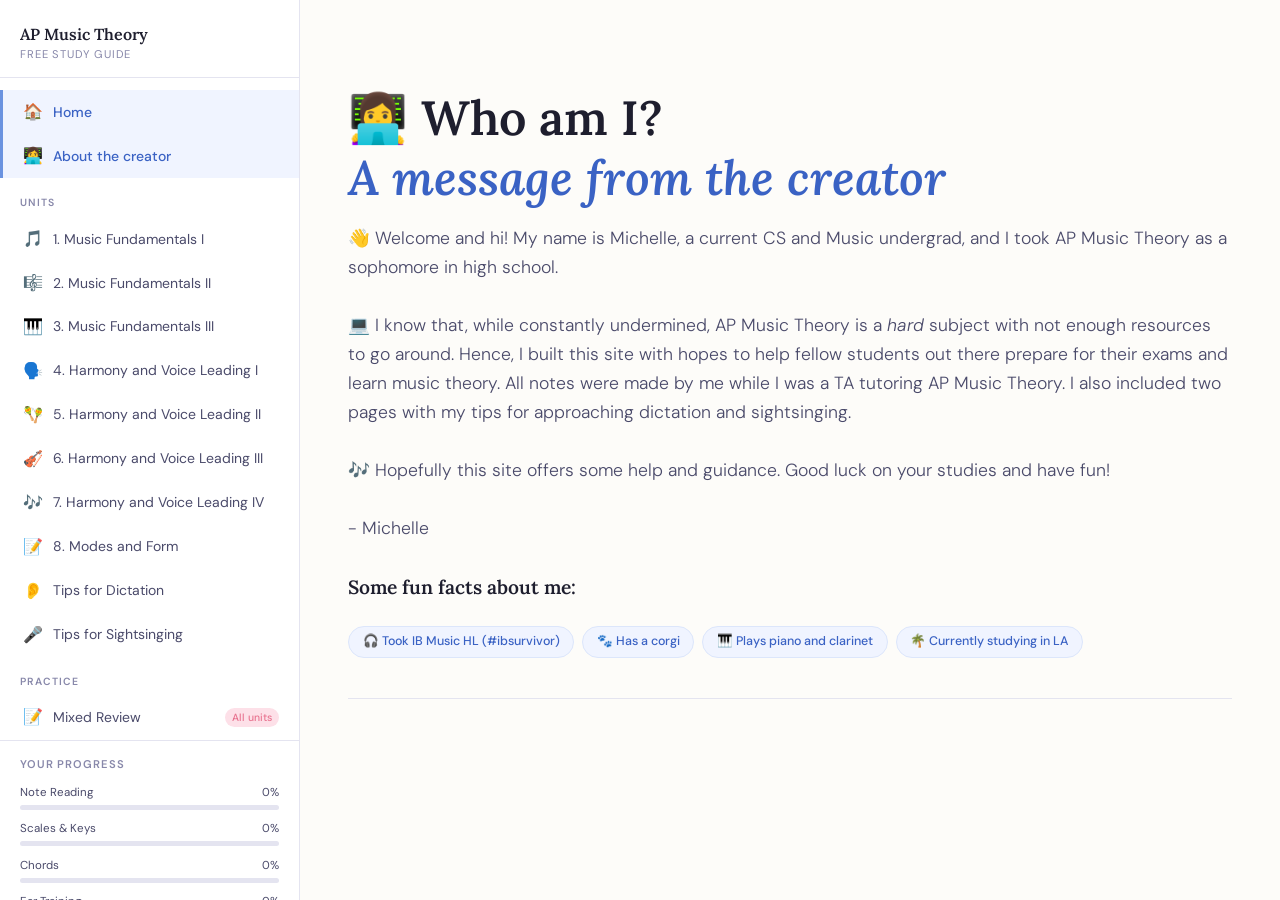
==== about.html @ 38340ff5 "uploaded files" ====
<!DOCTYPE html>
<html lang="en">
<head>
  <meta charset="UTF-8" />
  <meta name="viewport" content="width=device-width, initial-scale=1.0" />
  <title>AP Music Theory</title>
  <link rel="stylesheet" href="css/style.css" />
</head>
<body>

<div class="site-wrapper">

  <!-- Sidebar -->
  <aside class="sidebar" id="sidebar">
    <div class="sidebar-logo">
      <a href="index.html">AP Music Theory<span>Free Study Guide</span></a>
    </div>

    <nav>
      <a href="index.html" class="active"><span class="nav-icon">🏠</span> Home</a>
      <a href="about.html"><span class="nav-icon">👩‍💻</span> About the creator</a>
    </nav>
    
    <div class="nav-section-label">Units</div>
    <nav>
      <a href="unit1.html"><span class="nav-icon">🎵</span> 1. Music Fundamentals I</a>
      <a href="unit2.html"><span class="nav-icon">🎼</span> 2. Music Fundamentals II</a>
      <a href="unit3.html"><span class="nav-icon">🎹</span> 3. Music Fundamentals III</a>
      <a href="unit4.html"><span class="nav-icon">🗣️</span> 4. Harmony and Voice Leading I</a>
      <a href="unit5.html"><span class="nav-icon">🪇</span> 5. Harmony and Voice Leading II</a>
      <a href="unit6.html"><span class="nav-icon">🎻</span> 6. Harmony and Voice Leading III</a>
      <a href="unit7.html"><span class="nav-icon">🎶</span> 7. Harmony and Voice Leading IV</a>
      <a href="unit8.html"><span class="nav-icon">📝</span> 8. Modes and Form</a>
      <a href="dictation-tips.html"><span class="nav-icon">👂</span> Tips for Dictation</a>
      <a href="sightsinging-tips.html"><span class="nav-icon">🎤</span> Tips for Sightsinging</a>
    </nav>

    <div class="nav-section-label">Practice</div>
    <nav>
      <a href="review.html"><span class="nav-icon">📝</span> Mixed Review <span class="nav-badge">All units</span></a>
    </nav>

    <div class="sidebar-progress">
      <h4>Your Progress</h4>
      <div id="sidebar-progress-items"></div>
    </div>
  </aside>

  <!-- Mobile overlay -->
  <div class="sidebar-overlay" id="sidebar-overlay"></div>

  <!-- Topbar (mobile) -->
  <div class="topbar">
    <span class="topbar-title">About the Creator</span>
    <button class="hamburger" id="hamburger" aria-label="Open menu">☰</button>
  </div>

  <!-- Main content -->
  <main class="main-content">

    <section class="hero">
      <h1>👩‍💻 Who am I?<br><em>A message from the creator</em></h1>
      <p class="hero-sub">
        👋 Welcome and hi! My name is Michelle, a current CS and Music undergrad, and I took AP Music Theory as a sophomore in high school. 
        <br>
        <br>
        💻 I know that, while constantly undermined, AP Music Theory is a <i> hard </i> subject with not enough resources to go around. 
        Hence, I built this site with hopes to help fellow students out there prepare for their exams and learn music theory. All notes were made by me while I was a 
        TA tutoring AP Music Theory. I also included two pages with my tips for approaching dictation and sightsinging.
        <br>
        <br>
        🎶 Hopefully this site offers some help and guidance. Good luck on your studies and have fun!
        <br>
        <br>
        - Michelle
      </p>

      <h3>Some fun facts about me:</h3>
      <br>
      <div class="hero-tags">
        <span class="tag">🎧 Took IB Music HL (#ibsurvivor)</span>
        <span class="tag">🐾 Has a corgi</span>
        <span class="tag">🎹 Plays piano and clarinet</span>
        <span class="tag">🌴 Currently studying in LA</span>
      </div>
    </section>
  </main>
</div>

<script src="js/nav.js"></script>
<script src="js/progress.js"></script>
</body>
</html>
---- css/style.css ----
/* =============================================
   AP Music Theory — style.css
   Soft academic palette, clean & approachable
   ============================================= */

@import url('https://fonts.googleapis.com/css2?family=Lora:ital,wght@0,400;0,600;1,400&family=DM+Sans:wght@300;400;500;600&display=swap');

/* ── CSS Variables ── */
:root {
  --blue-50:  #f0f4ff;
  --blue-100: #dce6fb;
  --blue-200: #b8ccf7;
  --blue-400: #6b93e0;
  --blue-600: #3a62c4;

  --pink-50:  #fff0f4;
  --pink-100: #fde0e8;
  --pink-200: #f9b8cb;
  --pink-400: #e8728f;

  --cream:    #fdfcf9;
  --ink:      #1e1e2e;
  --ink-soft: #4a4a6a;
  --ink-muted:#8888aa;
  --border:   #e4e4f0;
  --white:    #ffffff;

  --font-display: 'Lora', Georgia, serif;
  --font-body:    'DM Sans', system-ui, sans-serif;

  --radius-sm: 8px;
  --radius-md: 14px;
  --radius-lg: 22px;

  --shadow-sm: 0 1px 4px rgba(60,60,120,0.07);
  --shadow-md: 0 4px 18px rgba(60,60,120,0.10);
  --shadow-lg: 0 8px 36px rgba(60,60,120,0.13);

  --nav-width: 300px;
  --transition: 0.2s ease;
}

/* ── Reset ── */
*, *::before, *::after { box-sizing: border-box; margin: 0; padding: 0; }
html { font-size: 16px; scroll-behavior: smooth; }
body {
  font-family: var(--font-body);
  background: var(--cream);
  color: var(--ink);
  line-height: 1.65;
  min-height: 100vh;
}
img { max-width: 100%; display: block; }
a { color: var(--blue-600); text-decoration: none; }
a:hover { text-decoration: underline; }

/* ── Typography ── */
h1, h2, h3, h4 {
  font-family: var(--font-display);
  line-height: 1.25;
  color: var(--ink);
}
h1 { font-size: clamp(2rem, 5vw, 3rem); font-weight: 600; }
h2 { font-size: clamp(1.4rem, 3vw, 2rem); font-weight: 600; }
h3 { font-size: 1.2rem; font-weight: 600; }
h4 { font-size: 1rem; font-weight: 600; font-family: var(--font-body); }
p  { color: var(--ink-soft); font-weight: 300; }

/* ── Layout: Sidebar + Content ── */
.site-wrapper {
  display: flex;
  min-height: 100vh;
}

/* ── Sidebar Nav ── */
.sidebar {
  width: var(--nav-width);
  background: var(--white);
  border-right: 1px solid var(--border);
  display: flex;
  flex-direction: column;
  position: fixed;
  top: 0; left: 0; bottom: 0;
  overflow-y: auto;
  z-index: 100;
  padding: 0 0 2rem;
  transition: transform var(--transition);
}
.sidebar-logo {
  padding: 1.5rem 1.25rem 1rem;
  border-bottom: 1px solid var(--border);
  margin-bottom: 0.75rem;
}
.sidebar-logo a {
  font-family: var(--font-display);
  font-size: 1rem;
  font-weight: 600;
  color: var(--ink);
  line-height: 1.3;
  display: block;
}
.sidebar-logo span {
  display: block;
  font-family: var(--font-body);
  font-size: 0.7rem;
  font-weight: 400;
  color: var(--ink-muted);
  letter-spacing: 0.08em;
  text-transform: uppercase;
  margin-top: 2px;
}
.nav-section-label {
  font-size: 0.65rem;
  font-weight: 600;
  text-transform: uppercase;
  letter-spacing: 0.1em;
  color: var(--ink-muted);
  padding: 1rem 1.25rem 0.35rem;
}
.sidebar nav a {
  display: flex;
  align-items: center;
  gap: 0.6rem;
  padding: 0.55rem 1.25rem;
  font-size: 0.875rem;
  font-weight: 400;
  color: var(--ink-soft);
  border-radius: 0;
  transition: background var(--transition), color var(--transition);
  border-left: 3px solid transparent;
}
.sidebar nav a:hover {
  background: var(--blue-50);
  color: var(--blue-600);
  text-decoration: none;
}
.sidebar nav a.active {
  background: var(--blue-50);
  color: var(--blue-600);
  font-weight: 500;
  border-left-color: var(--blue-400);
}
.sidebar nav a .nav-icon { font-size: 1rem; flex-shrink: 0; }
.sidebar nav a .nav-badge {
  margin-left: auto;
  font-size: 0.65rem;
  background: var(--pink-100);
  color: var(--pink-400);
  padding: 1px 7px;
  border-radius: 99px;
  font-weight: 500;
}

/* Progress in sidebar */
.sidebar-progress {
  padding: 1rem 1.25rem 0;
  margin-top: auto;
  border-top: 1px solid var(--border);
}
.sidebar-progress h4 {
  font-size: 0.7rem;
  text-transform: uppercase;
  letter-spacing: 0.08em;
  color: var(--ink-muted);
  margin-bottom: 0.75rem;
}
.progress-item {
  margin-bottom: 0.6rem;
}
.progress-item-label {
  display: flex;
  justify-content: space-between;
  font-size: 0.72rem;
  color: var(--ink-soft);
  margin-bottom: 3px;
}
.progress-bar-track {
  height: 5px;
  background: var(--border);
  border-radius: 99px;
  overflow: hidden;
}
.progress-bar-fill {
  height: 100%;
  background: linear-gradient(90deg, var(--blue-400), var(--pink-400));
  border-radius: 99px;
  transition: width 0.6s ease;
}

/* ── Main Content Area ── */
.main-content {
  margin-left: var(--nav-width);
  flex: 1;
  padding: 2.5rem 3rem;
}

/* ── Top bar (mobile) ── */
.topbar {
  display: none;
  align-items: center;
  justify-content: space-between;
  padding: 1rem 1.25rem;
  background: var(--white);
  border-bottom: 1px solid var(--border);
  position: sticky;
  top: 0;
  z-index: 90;
}
.topbar-title {
  font-family: var(--font-display);
  font-size: 1rem;
  font-weight: 600;
}
.hamburger {
  background: none;
  border: none;
  cursor: pointer;
  font-size: 1.4rem;
  color: var(--ink);
  padding: 4px;
}
.sidebar-overlay {
  display: none;
  position: fixed;
  inset: 0;
  background: rgba(0,0,0,0.25);
  z-index: 99;
}
.sidebar-overlay.visible { display: block; }

/* ── Hero (homepage) ── */
.hero {
  padding: 3rem 0 2.5rem;
  border-bottom: 1px solid var(--border);
  margin-bottom: 3rem;
}
.hero-eyebrow {
  font-size: 0.75rem;
  font-weight: 600;
  text-transform: uppercase;
  letter-spacing: 0.12em;
  color: var(--blue-400);
  margin-bottom: 0.75rem;
}
.hero h1 { margin-bottom: 1rem; }
.hero h1 em {
  font-style: italic;
  color: var(--blue-600);
}
.hero-sub {
  font-size: 1.1rem;
  color: var(--ink-soft);
  /* max-width: 540px; */
  margin-bottom: 2rem;
  font-weight: 300;
}
.hero-tags {
  display: flex;
  flex-wrap: wrap;
  gap: 0.5rem;
}
.tag {
  display: inline-flex;
  align-items: center;
  gap: 0.3rem;
  padding: 0.3rem 0.85rem;
  border-radius: 99px;
  font-size: 0.78rem;
  font-weight: 500;
  background: var(--blue-50);
  color: var(--blue-600);
  border: 1px solid var(--blue-100);
}
.tag.pink {
  background: var(--pink-50);
  color: var(--pink-400);
  border-color: var(--pink-100);
}

/* ── Section headings ── */
.section-heading {
  display: flex;
  align-items: baseline;
  gap: 0.75rem;
  margin-bottom: 1.25rem;
}
.section-heading h2 { font-size: 1.35rem; }
.section-heading .count {
  font-size: 0.8rem;
  color: var(--ink-muted);
  font-family: var(--font-body);
}

/* ── Unit Cards (homepage) ── */
.units-grid {
  display: grid;
  grid-template-columns: repeat(auto-fill, minmax(240px, 1fr));
  gap: 1rem;
  margin-bottom: 3rem;
}
.unit-card {
  background: var(--white);
  border: 1px solid var(--border);
  border-radius: var(--radius-md);
  padding: 1.4rem 1.25rem;
  transition: box-shadow var(--transition), transform var(--transition), border-color var(--transition);
  cursor: pointer;
  display: block;
  color: inherit;
}
.unit-card:hover {
  box-shadow: var(--shadow-md);
  transform: translateY(-2px);
  border-color: var(--blue-200);
  text-decoration: none;
}
.unit-card-icon {
  font-size: 1.75rem;
  margin-bottom: 0.75rem;
}
.unit-card-num {
  font-size: 0.68rem;
  font-weight: 600;
  text-transform: uppercase;
  letter-spacing: 0.1em;
  color: var(--ink-muted);
  margin-bottom: 0.25rem;
}
.unit-card h3 {
  font-size: 1rem;
  margin-bottom: 0.4rem;
}
.unit-card p {
  font-size: 0.8rem;
  color: var(--ink-muted);
  font-weight: 400;
}
.unit-card-footer {
  display: flex;
  gap: 0.5rem;
  margin-top: 1rem;
  flex-wrap: wrap;
}
.pill {
  font-size: 0.68rem;
  padding: 2px 8px;
  border-radius: 99px;
  background: var(--blue-50);
  color: var(--blue-600);
  font-weight: 500;
}
.pill.pink { background: var(--pink-50); color: var(--pink-400); }

/* ── How to Use section ── */
.how-to-use {
  background: var(--white);
  border: 1px solid var(--border);
  border-radius: var(--radius-lg);
  padding: 2rem;
  margin-bottom: 3rem;
}
.steps-grid {
  display: grid;
  grid-template-columns: repeat(auto-fill, minmax(180px, 1fr));
  gap: 1.5rem;
  margin-top: 1.25rem;
}
.step {
  display: flex;
  flex-direction: column;
  gap: 0.5rem;
}
.step-num {
  width: 32px; height: 32px;
  border-radius: 50%;
  background: linear-gradient(135deg, var(--blue-100), var(--pink-100));
  display: flex; align-items: center; justify-content: center;
  font-size: 0.8rem;
  font-weight: 600;
  color: var(--blue-600);
  flex-shrink: 0;
}
.step h4 { font-size: 0.9rem; }
.step p { font-size: 0.8rem; }

/* ── Unit Page: Tab Nav ── */
.unit-header {
  padding-bottom: 1.5rem;
  border-bottom: 1px solid var(--border);
  margin-bottom: 0;
}
.unit-eyebrow {
  font-size: 0.7rem;
  font-weight: 600;
  text-transform: uppercase;
  letter-spacing: 0.12em;
  color: var(--ink-muted);
  margin-bottom: 0.4rem;
}
.unit-header h1 { font-size: clamp(1.5rem, 4vw, 2.2rem); margin-bottom: 0.5rem; }
.unit-header p { font-size: 0.9rem; }

.tab-nav {
  display: flex;
  gap: 0;
  border-bottom: 2px solid var(--border);
  margin-bottom: 2rem;
}
.tab-btn {
  padding: 0.85rem 1.25rem;
  background: none;
  border: none;
  border-bottom: 2px solid transparent;
  margin-bottom: -2px;
  font-family: var(--font-body);
  font-size: 0.875rem;
  font-weight: 500;
  color: var(--ink-muted);
  cursor: pointer;
  transition: color var(--transition), border-color var(--transition);
  display: flex;
  align-items: center;
  gap: 0.4rem;
}
.tab-btn:hover { color: var(--ink); }
.tab-btn.active {
  color: var(--blue-600);
  border-bottom-color: var(--blue-400);
}
.tab-panel { display: none; }
.tab-panel.active { display: block; }

/* ── Reference Notes ── */
.notes-section { margin-bottom: 2.5rem; }
.notes-section h3 {
  font-size: 1rem;
  margin-bottom: 1rem;
  padding-bottom: 0.5rem;
  border-bottom: 1px solid var(--border);
}
.definition-list { display: flex; flex-direction: column; gap: 0.75rem; }
.definition-item {
  background: var(--white);
  border: 1px solid var(--border);
  border-radius: var(--radius-sm);
  padding: 0.9rem 1.1rem;
  display: grid;
  grid-template-columns: 160px 1fr;
  gap: 0.75rem;
  align-items: start;
}
.definition-term {
  font-weight: 600;
  font-size: 0.875rem;
  color: var(--ink);
}
.definition-def {
  font-size: 0.875rem;
  color: var(--ink-soft);
  font-weight: 300;
}
.formula-table {
  width: 100%;
  border-collapse: collapse;
  font-size: 0.875rem;
  background: var(--white);
  border-radius: var(--radius-md);
  overflow: hidden;
  border: 1px solid var(--border);
}
.formula-table th {
  background: var(--blue-50);
  padding: 0.7rem 1rem;
  text-align: left;
  font-weight: 600;
  font-size: 0.78rem;
  text-transform: uppercase;
  letter-spacing: 0.06em;
  color: var(--blue-600);
  border-bottom: 1px solid var(--border);
}
.formula-table td {
  padding: 0.65rem 1rem;
  border-bottom: 1px solid var(--border);
  color: var(--ink-soft);
}
.formula-table tr:last-child td { border-bottom: none; }
.formula-table tr:hover td { background: var(--blue-50); }

/* ── Flashcards ── */
.flashcard-area {
  display: flex;
  flex-direction: column;
  align-items: center;
  gap: 1.5rem;
  padding: 1rem 0;
}
.flashcard-counter {
  font-size: 0.8rem;
  color: var(--ink-muted);
  font-weight: 500;
}
.flashcard-scene {
  width: 100%;
  max-width: 480px;
  height: 220px;
  perspective: 1000px;
  cursor: pointer;
}
.flashcard-inner {
  width: 100%; height: 100%;
  position: relative;
  transform-style: preserve-3d;
  transition: transform 0.5s cubic-bezier(0.4, 0, 0.2, 1);
}
.flashcard-scene.flipped .flashcard-inner { transform: rotateY(180deg); }
.flashcard-face {
  position: absolute;
  inset: 0;
  backface-visibility: hidden;
  -webkit-backface-visibility: hidden;
  border-radius: var(--radius-lg);
  display: flex;
  flex-direction: column;
  align-items: center;
  justify-content: center;
  padding: 2rem;
  text-align: center;
  border: 1px solid var(--border);
  box-shadow: var(--shadow-md);
}
.flashcard-front {
  background: var(--white);
}
.flashcard-back {
  background: linear-gradient(135deg, var(--blue-50), var(--pink-50));
  transform: rotateY(180deg);
}
.flashcard-hint {
  position: absolute;
  bottom: 1rem;
  font-size: 0.7rem;
  color: var(--ink-muted);
}
.flashcard-face h3 {
  font-size: 1.3rem;
  font-family: var(--font-display);
}
.flashcard-face p {
  font-size: 0.9rem;
  margin-top: 0.5rem;
}
.flashcard-controls {
  display: flex;
  gap: 0.75rem;
  align-items: center;
}

/* ── Buttons ── */
.btn {
  display: inline-flex;
  align-items: center;
  gap: 0.4rem;
  padding: 0.6rem 1.25rem;
  border-radius: var(--radius-sm);
  font-family: var(--font-body);
  font-size: 0.875rem;
  font-weight: 500;
  cursor: pointer;
  border: none;
  transition: all var(--transition);
}
.btn-primary {
  background: var(--blue-600);
  color: white;
}
.btn-primary:hover { background: var(--blue-400); }
.btn-secondary {
  background: var(--white);
  color: var(--ink-soft);
  border: 1px solid var(--border);
}
.btn-secondary:hover { background: var(--blue-50); color: var(--blue-600); border-color: var(--blue-200); }
.btn-icon {
  padding: 0.6rem;
  background: var(--white);
  color: var(--ink-soft);
  border: 1px solid var(--border);
  border-radius: var(--radius-sm);
}
.btn-icon:hover { background: var(--blue-50); color: var(--blue-600); }

/* ── Quiz ── */
.quiz-area { display: flex; flex-direction: column; gap: 1.5rem; }
.quiz-progress-bar {
  height: 6px;
  background: var(--border);
  border-radius: 99px;
  overflow: hidden;
}
.quiz-progress-fill {
  height: 100%;
  background: linear-gradient(90deg, var(--blue-400), var(--pink-400));
  border-radius: 99px;
  transition: width 0.4s ease;
}
.quiz-question-block {
  background: var(--white);
  border: 1px solid var(--border);
  border-radius: var(--radius-md);
  padding: 1.75rem;
}
.quiz-q-num {
  font-size: 0.72rem;
  font-weight: 600;
  text-transform: uppercase;
  letter-spacing: 0.1em;
  color: var(--ink-muted);
  margin-bottom: 0.6rem;
}
.quiz-question-text {
  font-family: var(--font-display);
  font-size: 1.1rem;
  color: var(--ink);
  margin-bottom: 1.25rem;
  line-height: 1.4;
}
.quiz-options { display: flex; flex-direction: column; gap: 0.6rem; }
.quiz-option {
  display: flex;
  align-items: center;
  gap: 0.75rem;
  padding: 0.75rem 1rem;
  border: 1.5px solid var(--border);
  border-radius: var(--radius-sm);
  cursor: pointer;
  font-size: 0.875rem;
  background: var(--white);
  transition: all var(--transition);
  font-family: var(--font-body);
  font-weight: 400;
  color: var(--ink-soft);
  text-align: left;
}
.quiz-option:hover:not(:disabled) {
  border-color: var(--blue-400);
  background: var(--blue-50);
  color: var(--ink);
}
.quiz-option.correct {
  border-color: #4caf7d;
  background: #f0faf4;
  color: #2d7a50;
}
.quiz-option.incorrect {
  border-color: var(--pink-400);
  background: var(--pink-50);
  color: #b54060;
}
.quiz-option .option-letter {
  width: 24px; height: 24px;
  border-radius: 50%;
  background: var(--border);
  display: flex; align-items: center; justify-content: center;
  font-size: 0.72rem;
  font-weight: 600;
  flex-shrink: 0;
  transition: all var(--transition);
}
.quiz-option.correct .option-letter { background: #4caf7d; color: white; }
.quiz-option.incorrect .option-letter { background: var(--pink-400); color: white; }

.quiz-input-wrap {
  display: flex;
  gap: 0.75rem;
  align-items: center;
}
.quiz-text-input {
  flex: 1;
  padding: 0.7rem 1rem;
  border: 1.5px solid var(--border);
  border-radius: var(--radius-sm);
  font-family: var(--font-body);
  font-size: 0.875rem;
  color: var(--ink);
  background: var(--white);
  outline: none;
  transition: border-color var(--transition);
}
.quiz-text-input:focus { border-color: var(--blue-400); }

.quiz-feedback {
  padding: 0.75rem 1rem;
  border-radius: var(--radius-sm);
  font-size: 0.875rem;
  font-weight: 500;
  margin-top: 0.75rem;
  display: none;
}
.quiz-feedback.show { display: block; }
.quiz-feedback.correct { background: #f0faf4; color: #2d7a50; border: 1px solid #b2dfc5; }
.quiz-feedback.incorrect { background: var(--pink-50); color: #b54060; border: 1px solid var(--pink-200); }

.quiz-result {
  background: linear-gradient(135deg, var(--blue-50), var(--pink-50));
  border: 1px solid var(--border);
  border-radius: var(--radius-lg);
  padding: 2.5rem;
  text-align: center;
  display: none;
}
.quiz-result.show { display: block; }
.quiz-score-big {
  font-family: var(--font-display);
  font-size: 3.5rem;
  font-weight: 600;
  color: var(--blue-600);
  line-height: 1;
  margin-bottom: 0.5rem;
}
.quiz-result p { margin-bottom: 1.5rem; }

/* ── Responsive ── */
@media (max-width: 768px) {
  .sidebar {
    transform: translateX(-100%);
  }
  .sidebar.open {
    transform: translateX(0);
    box-shadow: var(--shadow-lg);
  }
  .main-content {
    margin-left: 0;
    padding: 1.5rem 1.25rem;
  }
  .topbar { display: flex; }
  .definition-item {
    grid-template-columns: 1fr;
    gap: 0.25rem;
  }
  .steps-grid { grid-template-columns: 1fr 1fr; }
}
@media (max-width: 480px) {
  .steps-grid { grid-template-columns: 1fr; }
  .units-grid { grid-template-columns: 1fr; }
}

/* ── Prose content (ordered/unordered lists) ── */
.main-content ol,
.main-content ul {
  padding-left: 1.5rem;
  /* padding-bottom: 1.5rem; */
  display: flex;
  flex-direction: column;
  gap: 0.6rem;
  margin-top: 0.75rem;
}

.main-content li {
  font-size: 1rem;
  color: var(--ink-soft);
  font-weight: 300;
  line-height: 1.6;
  padding-left: 0.25rem;
}

.main-content li::marker {
  color: var(--blue-400);
  font-weight: 600;
  font-family: var(--font-body);
}

/* ── Callout tile ── */
.callout {
  border-left: 3px solid var(--blue-400);
  background: var(--blue-50);
  border-radius: 0 var(--radius-sm) var(--radius-sm) 0;
  padding: 0.9rem 1.1rem;
  margin: 0.75rem 0;
  color: var(--ink-soft);
  font-weight: 300;
  line-height: 1.6;
}

.callout strong {
  color: var(--ink);
  font-weight: 600;
}

/* Pink/warning variant */
.callout.callout-pink {
  border-left-color: var(--pink-400);
  background: var(--pink-50);
}
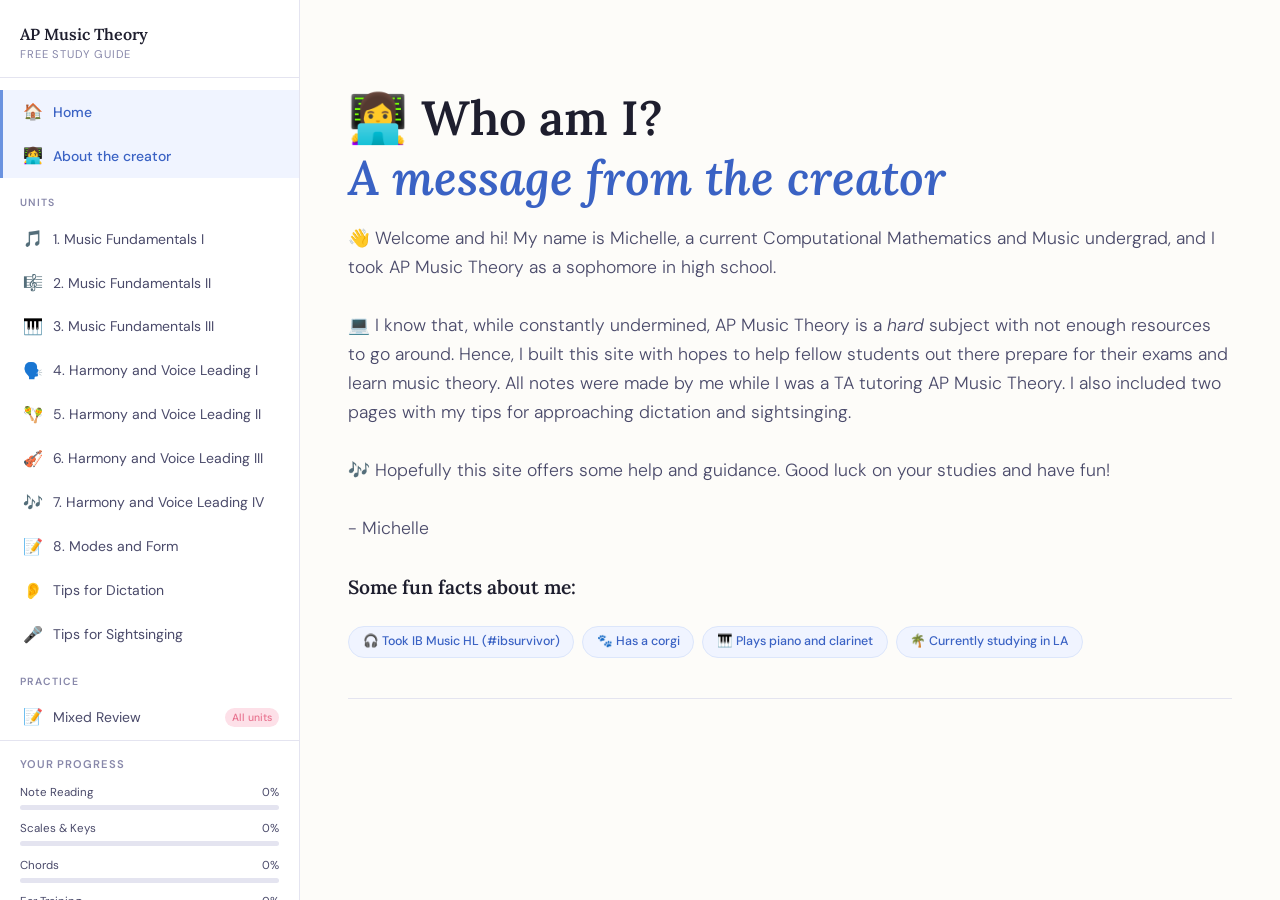
==== commit 4c973c1c: "updated about" ====
--- a/about.html
+++ b/about.html
@@ -61,7 +61,7 @@
     <section class="hero">
       <h1>👩‍💻 Who am I?<br><em>A message from the creator</em></h1>
       <p class="hero-sub">
-        👋 Welcome and hi! My name is Michelle, a current CS and Music undergrad, and I took AP Music Theory as a sophomore in high school. 
+        👋 Welcome and hi! My name is Michelle, a current Computational Mathematics and Music undergrad, and I took AP Music Theory as a sophomore in high school. 
         <br>
         <br>
         💻 I know that, while constantly undermined, AP Music Theory is a <i> hard </i> subject with not enough resources to go around. 
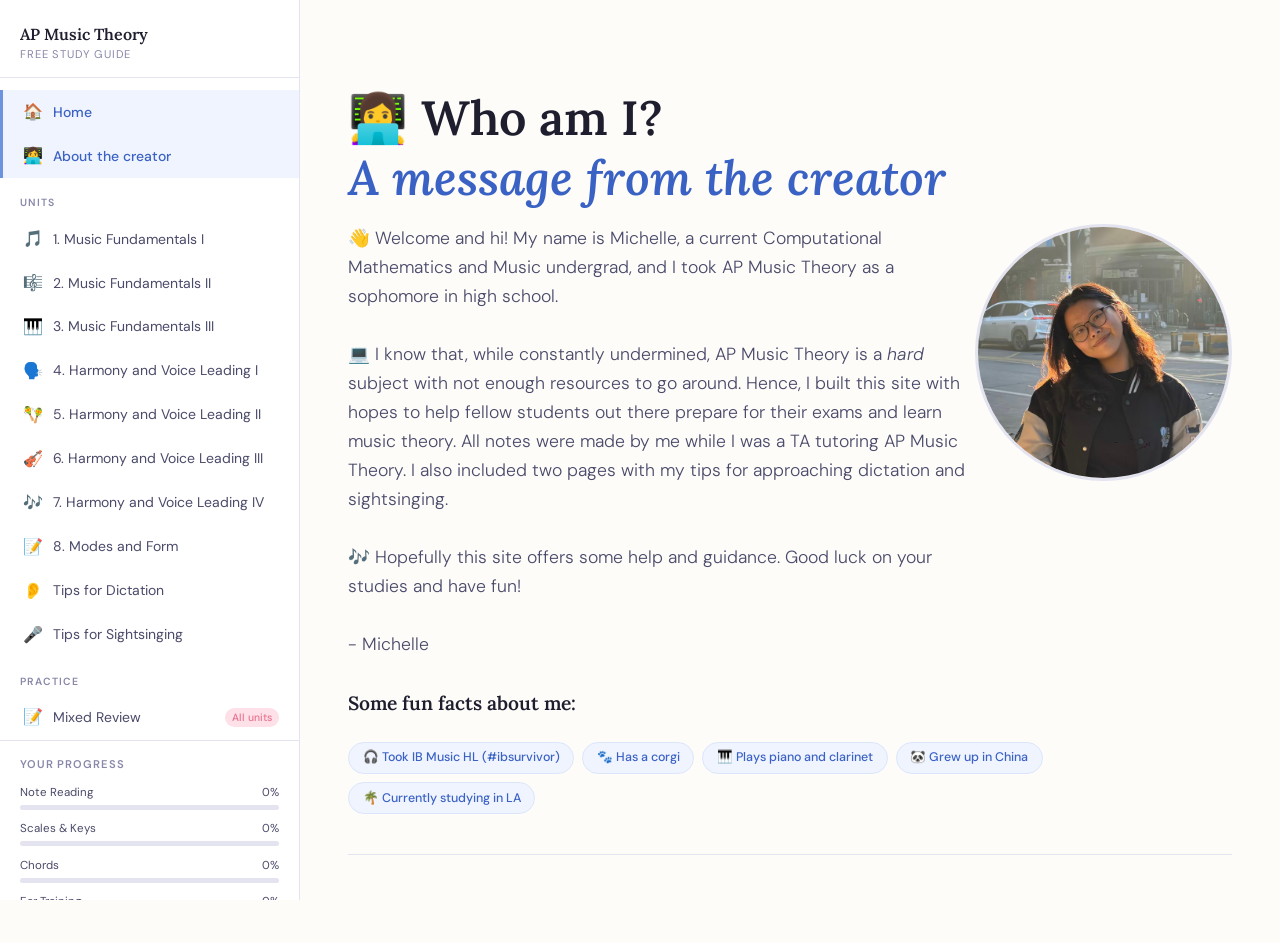
==== commit e7972f24: "Added picture to profile" ====
--- a/about.html
+++ b/about.html
@@ -60,20 +60,28 @@
 
     <section class="hero">
       <h1>👩‍💻 Who am I?<br><em>A message from the creator</em></h1>
-      <p class="hero-sub">
-        👋 Welcome and hi! My name is Michelle, a current Computational Mathematics and Music undergrad, and I took AP Music Theory as a sophomore in high school. 
-        <br>
-        <br>
-        💻 I know that, while constantly undermined, AP Music Theory is a <i> hard </i> subject with not enough resources to go around. 
-        Hence, I built this site with hopes to help fellow students out there prepare for their exams and learn music theory. All notes were made by me while I was a 
-        TA tutoring AP Music Theory. I also included two pages with my tips for approaching dictation and sightsinging.
-        <br>
-        <br>
-        🎶 Hopefully this site offers some help and guidance. Good luck on your studies and have fun!
-        <br>
-        <br>
-        - Michelle
-      </p>
+
+      <div class="container" style="display: flex;">
+        <section class="left">
+          <p class="hero-sub">
+            👋 Welcome and hi! My name is Michelle, a current Computational Mathematics and Music undergrad, and I took AP Music Theory as a sophomore in high school. 
+            <br>
+            <br>
+            💻 I know that, while constantly undermined, AP Music Theory is a <i> hard </i> subject with not enough resources to go around. 
+            Hence, I built this site with hopes to help fellow students out there prepare for their exams and learn music theory. All notes were made by me while I was a 
+            TA tutoring AP Music Theory. I also included two pages with my tips for approaching dictation and sightsinging.
+            <br>
+            <br>
+            🎶 Hopefully this site offers some help and guidance. Good luck on your studies and have fun!
+            <br>
+            <br>
+            - Michelle
+          </p>
+        </section>
+        <section class="right">
+          <img src="photos/about/profile-picture.jpg" alt="Profile" style="border-radius: 50%; border: 3px solid var(--border);">
+        </section>
+      </div>
 
       <h3>Some fun facts about me:</h3>
       <br>
@@ -81,6 +89,7 @@
         <span class="tag">🎧 Took IB Music HL (#ibsurvivor)</span>
         <span class="tag">🐾 Has a corgi</span>
         <span class="tag">🎹 Plays piano and clarinet</span>
+        <span class="tag">🐼 Grew up in China</span>
         <span class="tag">🌴 Currently studying in LA</span>
       </div>
     </section>
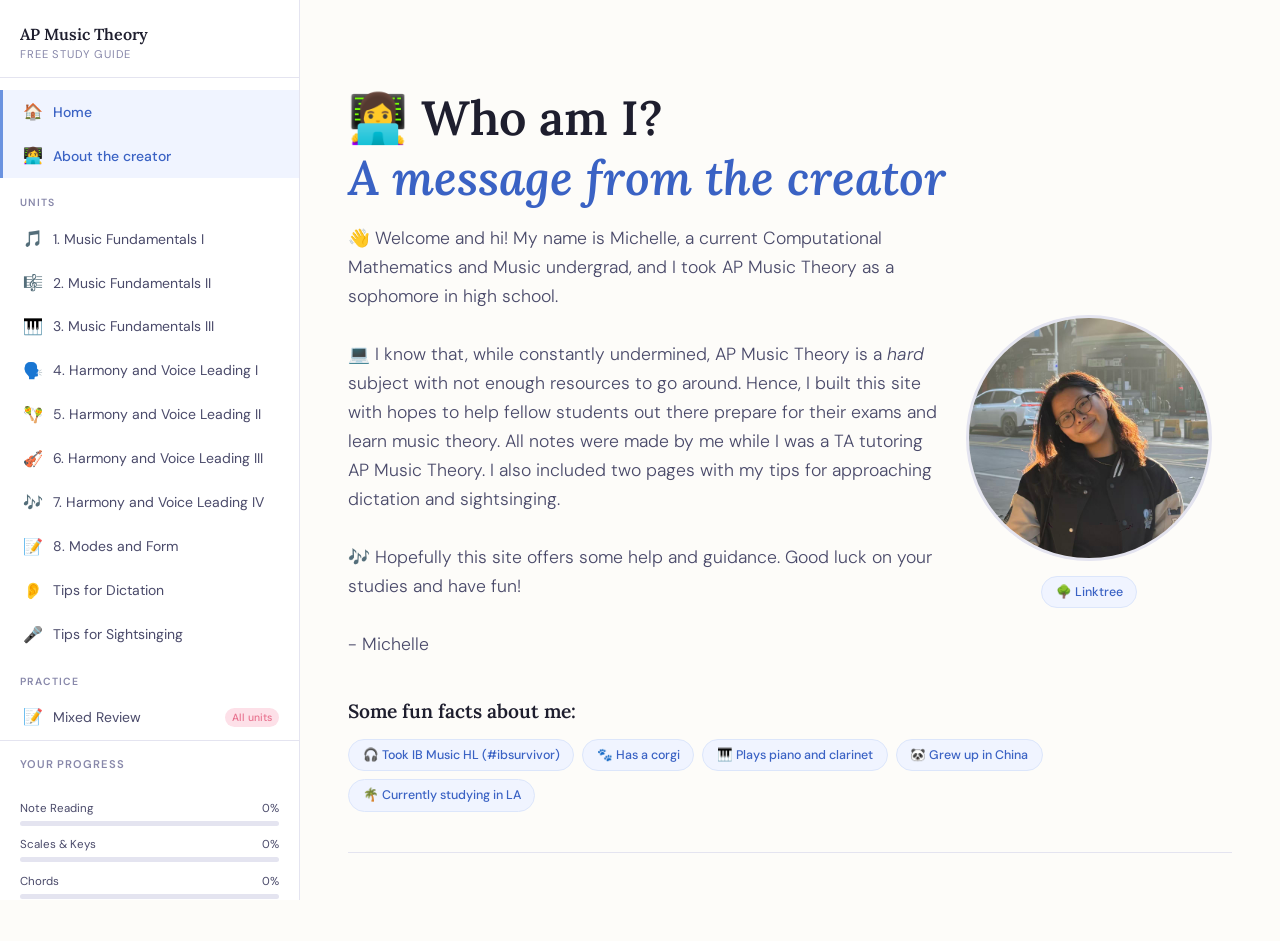
==== commit 610212a1: "Touches to Unit 1 and About pages" ====
--- a/about.html
+++ b/about.html
@@ -78,13 +78,35 @@
             - Michelle
           </p>
         </section>
-        <section class="right">
-          <img src="photos/about/profile-picture.jpg" alt="Profile" style="border-radius: 50%; border: 3px solid var(--border);">
+        <section class="right" style="display: flex; flex-direction: column; align-items: center; justify-content: center; gap: 15px; padding: 20px;"> 
+          <img id="pfp" src="photos/about/profile-picture.jpg" alt="profile" style="border-radius: 50%; border: 3px solid var(--border); display: block;"> 
+          <span class="tag linktree-tag">
+            <a id="linktree" href="https://linktr.ee/michelleyangjq" style="text-align: center; text-decoration: none;">🌳 Linktree</a>
+          </span>
+          <style>
+            .linktree-tag{
+              transition: transform 0.3s ease;
+              display: inline-block; /* Required for transform to work on spans */
+            }
+
+            .linktree-tag:hover {
+              transform: scale(1.1); /* 2 might be too big; 1.1 or 1.2 is standard */
+            }
+
+            #pfp:hover {
+              transform: scale(1.1);
+              cursor: pointer;
+            }
+
+            #pfp {
+              transition: transform 0.3s ease;
+              display: inline-block;
+            }
+          </style>
         </section>
       </div>
 
       <h3>Some fun facts about me:</h3>
-      <br>
       <div class="hero-tags">
         <span class="tag">🎧 Took IB Music HL (#ibsurvivor)</span>
         <span class="tag">🐾 Has a corgi</span>
--- a/css/style.css
+++ b/css/style.css
@@ -61,10 +61,17 @@
   color: var(--ink);
 }
 h1 { font-size: clamp(2rem, 5vw, 3rem); font-weight: 600; }
-h2 { font-size: clamp(1.4rem, 3vw, 2rem); font-weight: 600; }
-h3 { font-size: 1.2rem; font-weight: 600; }
-h4 { font-size: 1rem; font-weight: 600; font-family: var(--font-body); }
-p  { color: var(--ink-soft); font-weight: 300; }
+h2 { font-size: clamp(1.4rem, 2vw, 1.75rem); font-weight: 600; padding-bottom: 1rem;}
+h3 { font-size: 1.2rem; font-weight: 600; padding-bottom: 1rem;}
+h4 { font-size: 1rem; font-weight: 600; font-family: var(--font-body); padding-bottom: 1rem;}
+p  { color: var(--ink-soft); 
+  font-weight: 300; 
+padding-bottom: 0.5rem;}
+
+b {
+  /* Make bold text more bold */
+  font-weight: 800; 
+}
 
 /* ── Layout: Sidebar + Content ── */
 .site-wrapper {
@@ -193,6 +200,18 @@
   flex: 1;
   padding: 2.5rem 3rem;
 }
+/* ── Unit Content Nav Tab ── */
+.content-nav-tab{
+          padding: 0.35rem 0.9rem;
+          border-radius: 99px;
+          font-size: 0.78rem;
+          font-weight: 500;
+          background: var(--blue-50);
+          color: var(--blue-600);
+          border: 1px solid var(--blue-100);
+          text-decoration: none;
+          transition: background 0.2s;
+        }
 
 /* ── Top bar (mobile) ── */
 .topbar {
@@ -436,14 +455,15 @@
   font-size: 1rem;
   margin-bottom: 1rem;
   padding-bottom: 0.5rem;
-  border-bottom: 1px solid var(--border);
-}
-.definition-list { display: flex; flex-direction: column; gap: 0.75rem; }
+  /* border-bottom: 1px solid var(--border); */
+}
+.definition-list { display: flex; flex-direction: column;}
 .definition-item {
   background: var(--white);
   border: 1px solid var(--border);
   border-radius: var(--radius-sm);
   padding: 0.9rem 1.1rem;
+  margin-bottom: 0.5rem;
   display: grid;
   grid-template-columns: 160px 1fr;
   gap: 0.75rem;
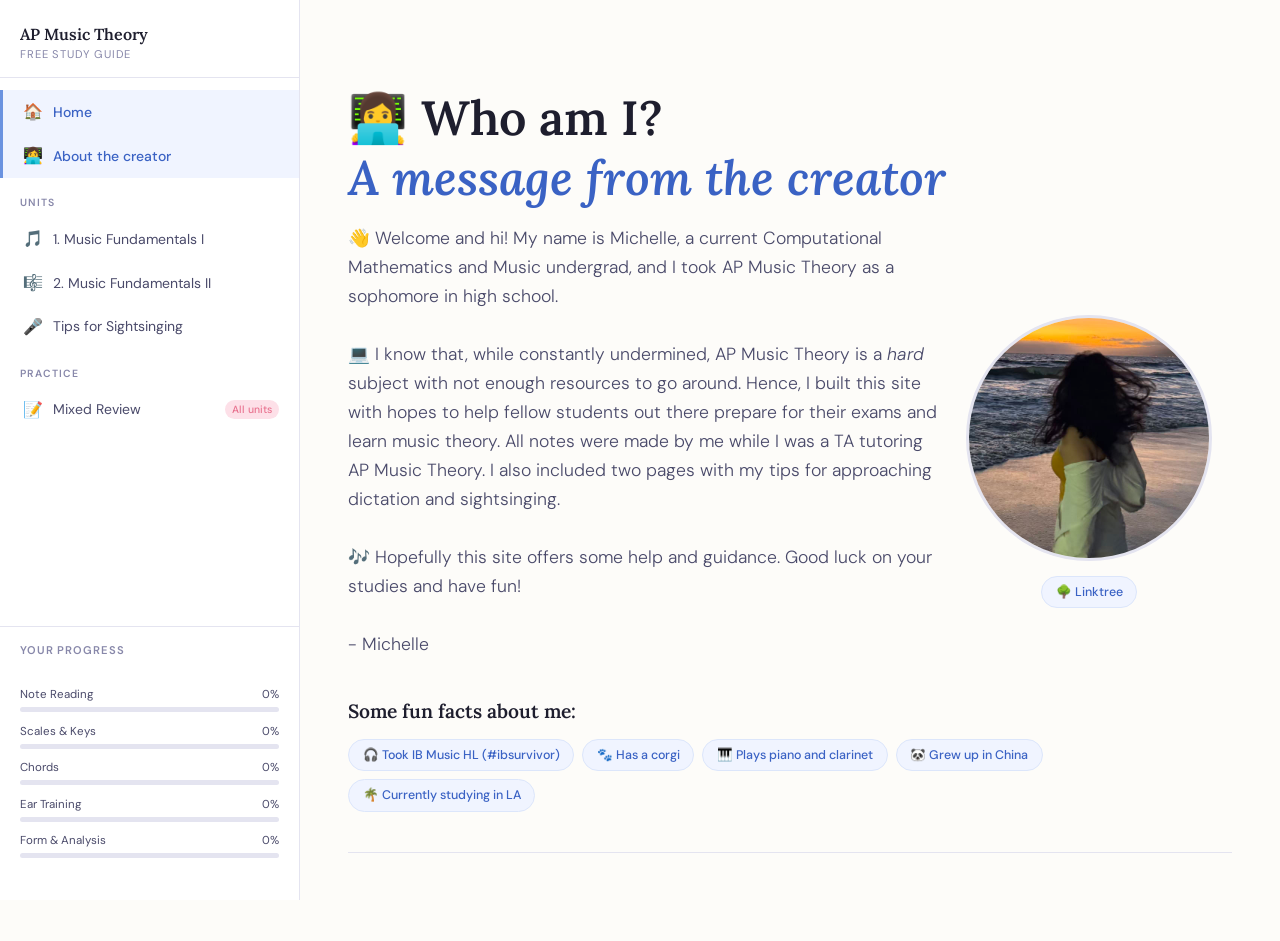
==== commit cc2e4528: "Removed units in progress" ====
--- a/about.html
+++ b/about.html
@@ -25,13 +25,13 @@
     <nav>
       <a href="unit1.html"><span class="nav-icon">🎵</span> 1. Music Fundamentals I</a>
       <a href="unit2.html"><span class="nav-icon">🎼</span> 2. Music Fundamentals II</a>
-      <a href="unit3.html"><span class="nav-icon">🎹</span> 3. Music Fundamentals III</a>
+      <!-- <a href="unit3.html"><span class="nav-icon">🎹</span> 3. Music Fundamentals III</a>
       <a href="unit4.html"><span class="nav-icon">🗣️</span> 4. Harmony and Voice Leading I</a>
       <a href="unit5.html"><span class="nav-icon">🪇</span> 5. Harmony and Voice Leading II</a>
       <a href="unit6.html"><span class="nav-icon">🎻</span> 6. Harmony and Voice Leading III</a>
       <a href="unit7.html"><span class="nav-icon">🎶</span> 7. Harmony and Voice Leading IV</a>
       <a href="unit8.html"><span class="nav-icon">📝</span> 8. Modes and Form</a>
-      <a href="dictation-tips.html"><span class="nav-icon">👂</span> Tips for Dictation</a>
+      <a href="dictation-tips.html"><span class="nav-icon">👂</span> Tips for Dictation</a> -->
       <a href="sightsinging-tips.html"><span class="nav-icon">🎤</span> Tips for Sightsinging</a>
     </nav>
 
--- a/css/style.css
+++ b/css/style.css
@@ -769,7 +769,7 @@
 .main-content ol,
 .main-content ul {
   padding-left: 1.5rem;
-  /* padding-bottom: 1.5rem; */
+  padding-bottom: 1rem;
   display: flex;
   flex-direction: column;
   gap: 0.6rem;
@@ -800,6 +800,9 @@
   color: var(--ink-soft);
   font-weight: 300;
   line-height: 1.6;
+  display: flex; 
+  align-items: center; 
+  /* justify-content: center; */
 }
 
 .callout strong {
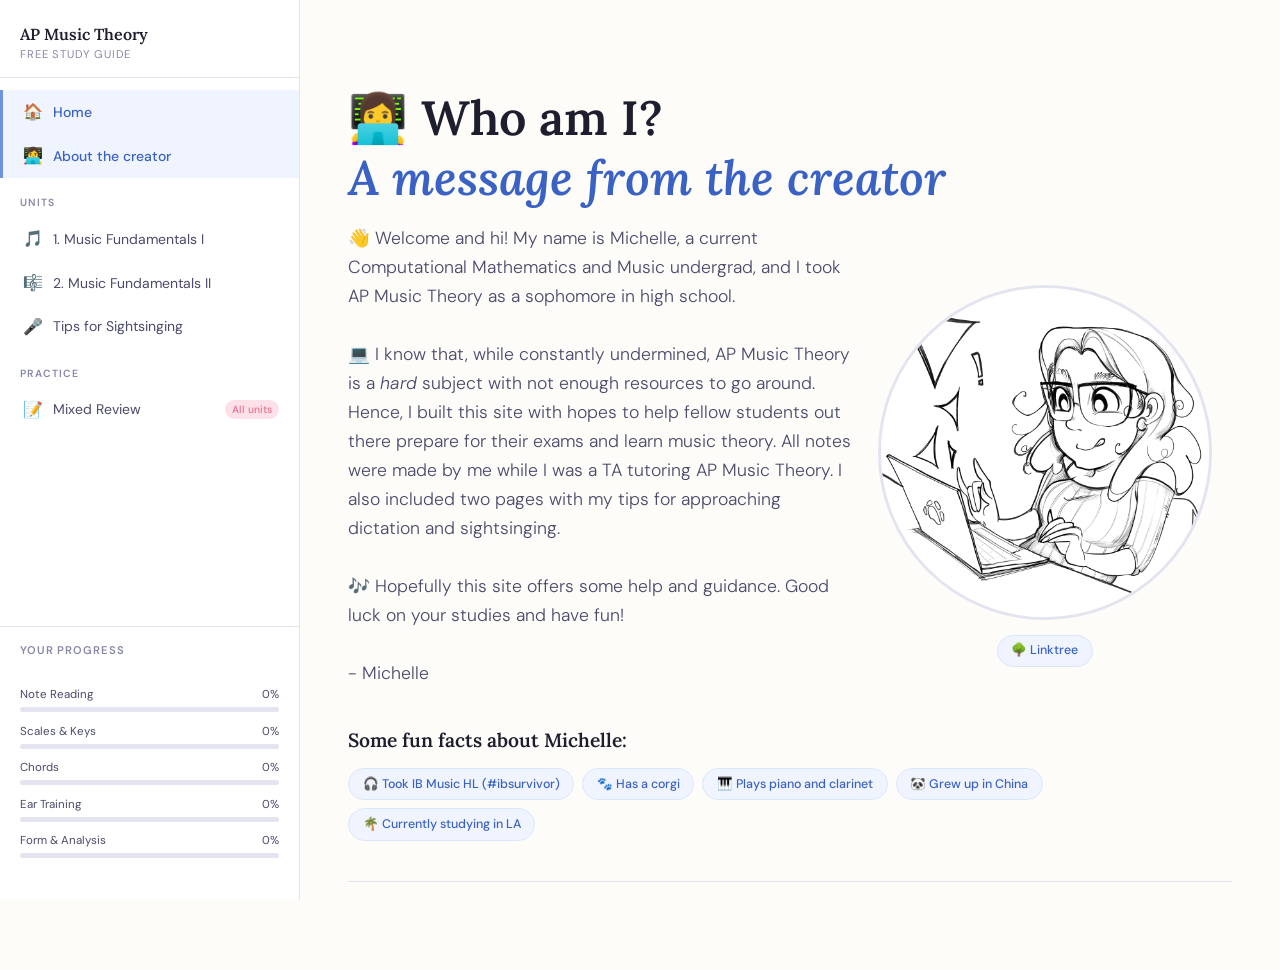
==== commit 2be4b2b6: "Updated about page" ====
--- a/about.html
+++ b/about.html
@@ -106,7 +106,7 @@
         </section>
       </div>
 
-      <h3>Some fun facts about me:</h3>
+      <h3>Some fun facts about Michelle:</h3>
       <div class="hero-tags">
         <span class="tag">🎧 Took IB Music HL (#ibsurvivor)</span>
         <span class="tag">🐾 Has a corgi</span>
